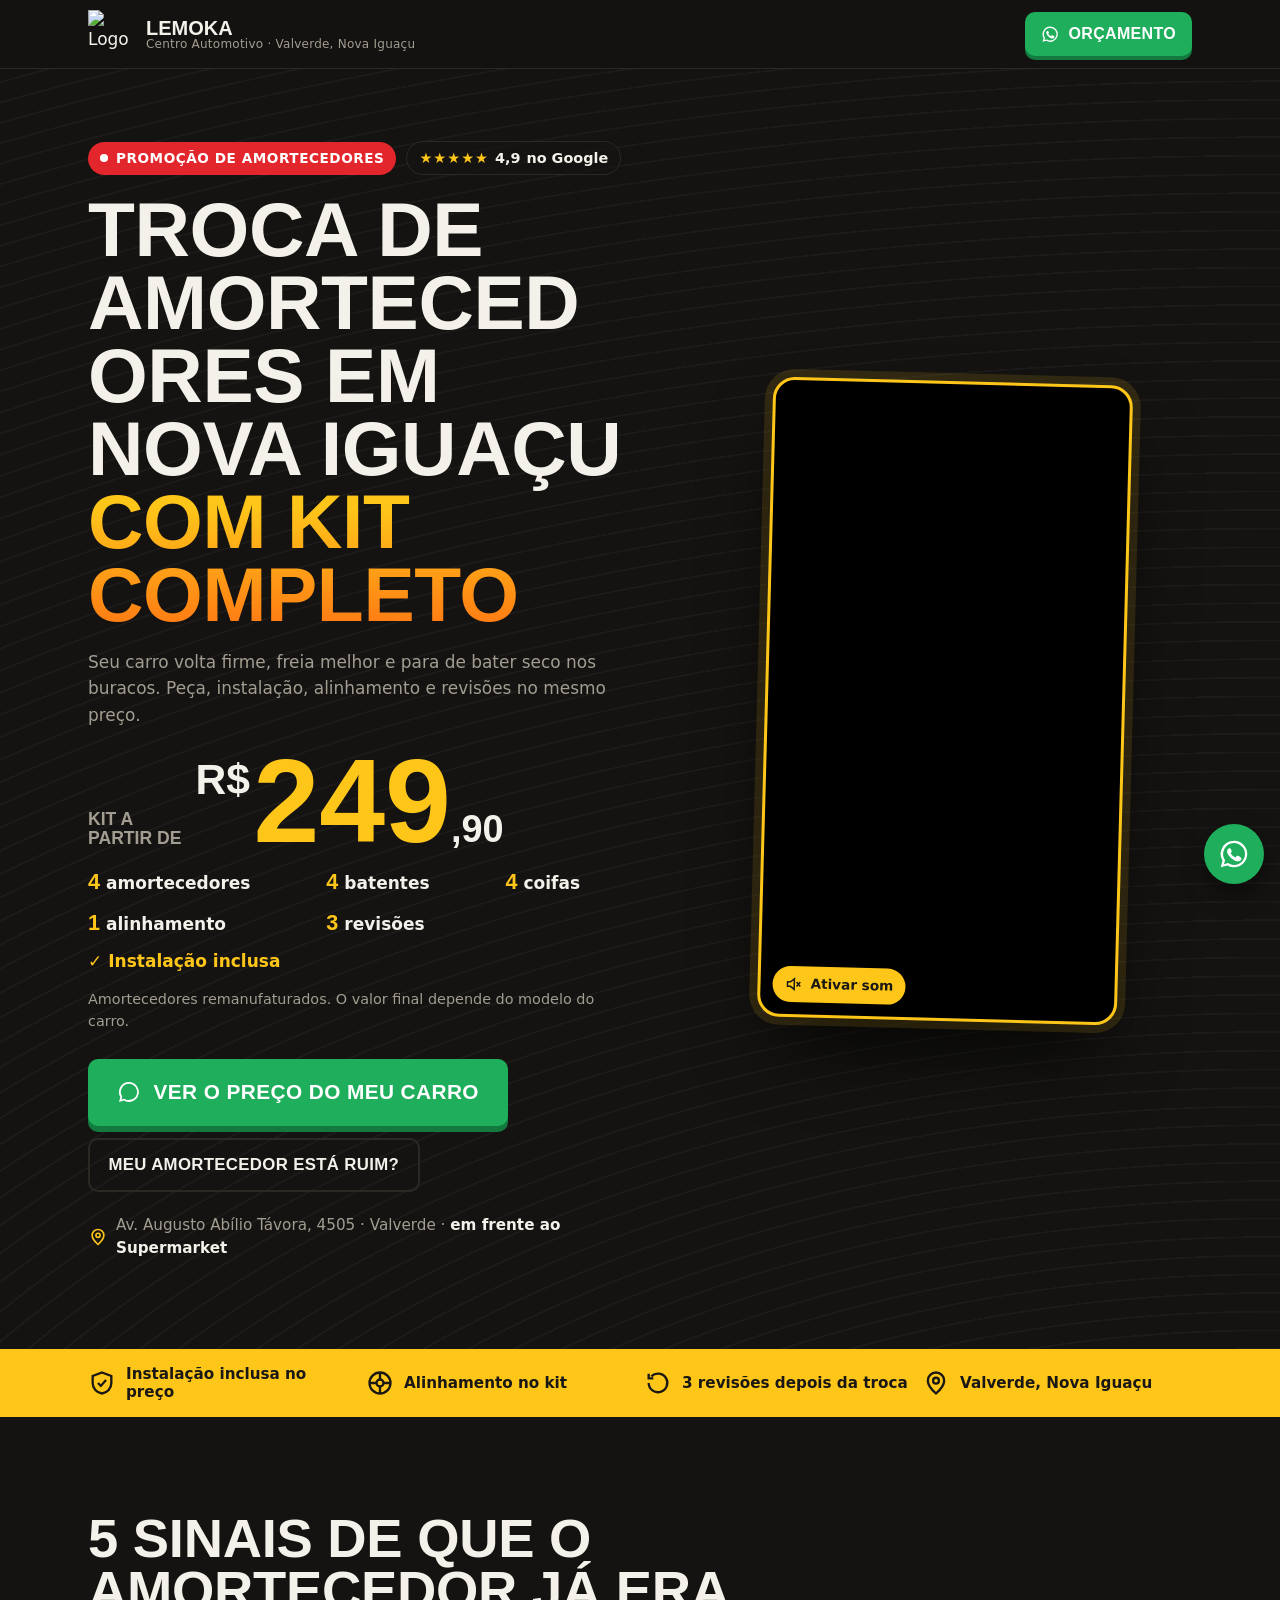
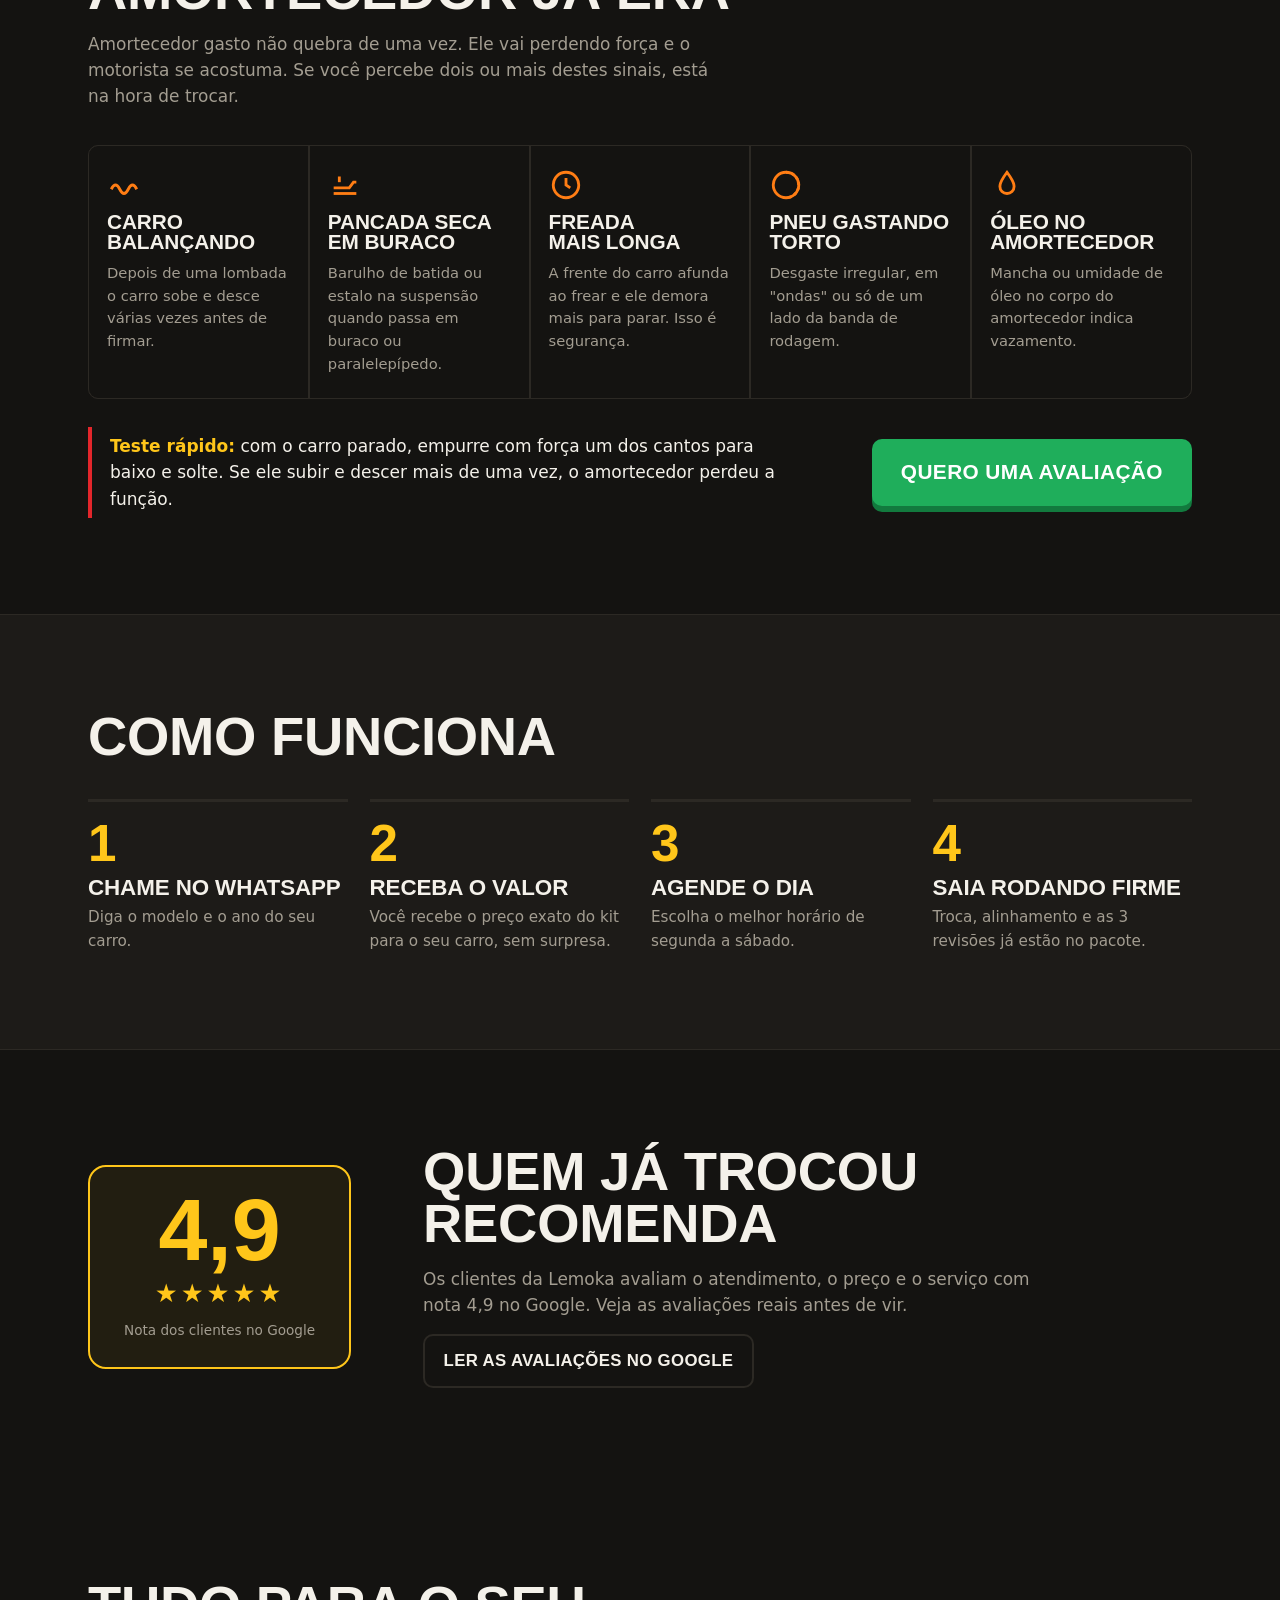
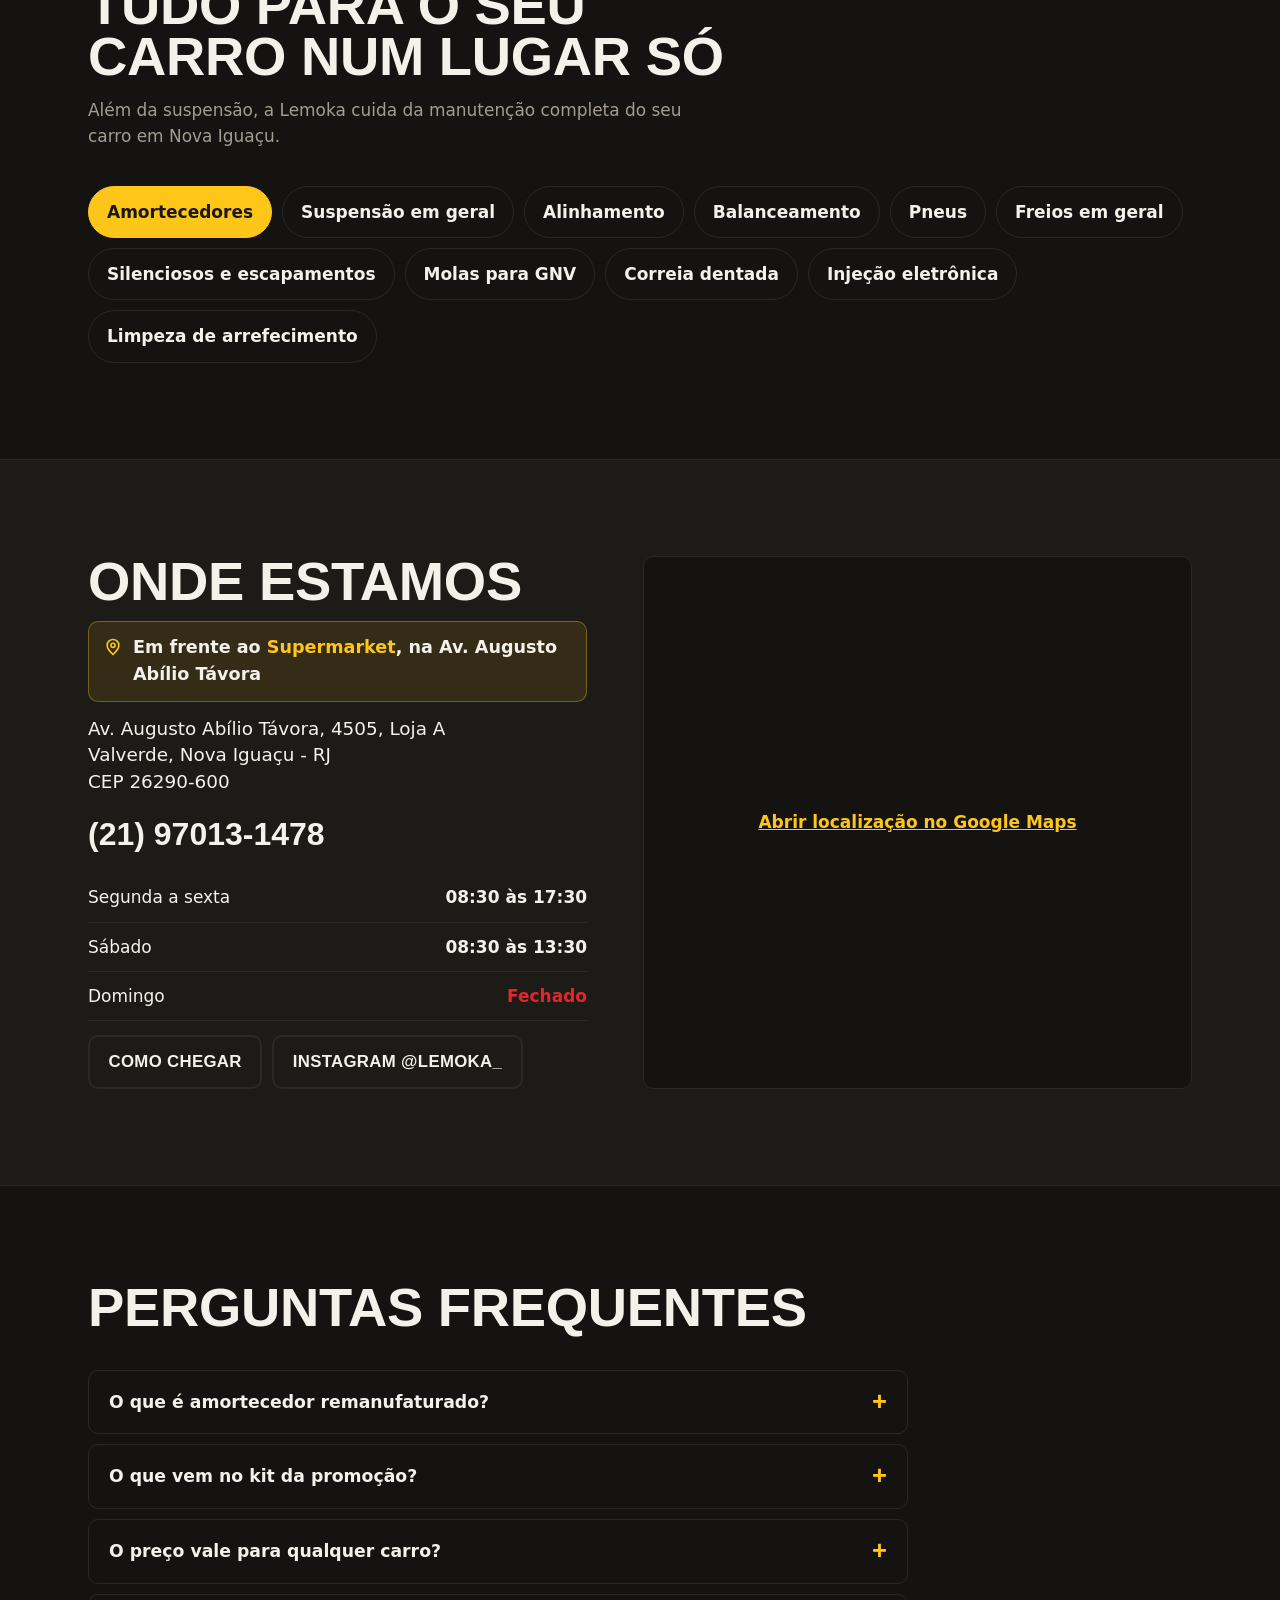
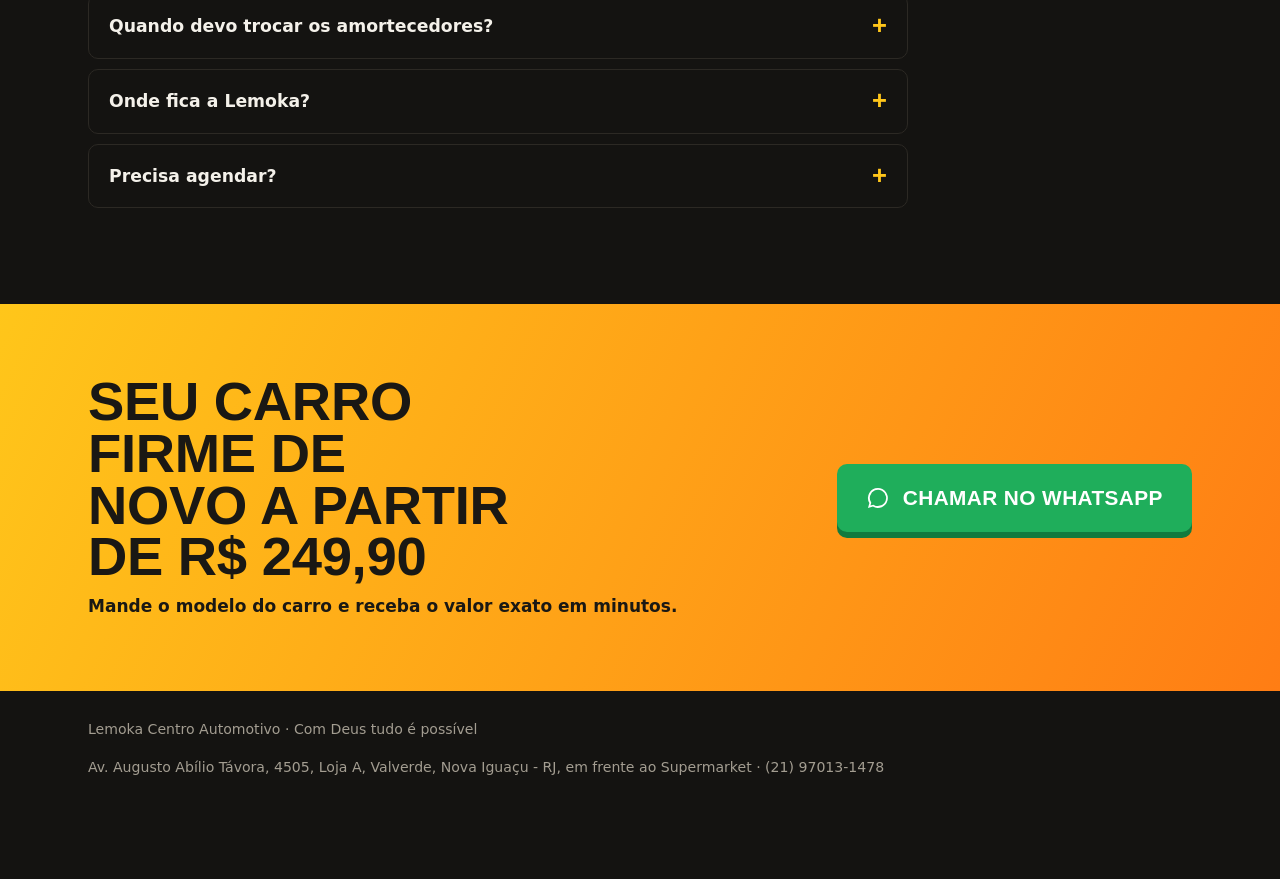
==== clientes/lemoka/preview-7c4e2a91/index.html @ 8a5e9fda "Add files via upload" ====
<!DOCTYPE html>
<html lang="pt-BR">
<head>
<meta charset="utf-8">
<meta name="viewport" content="width=device-width, initial-scale=1, viewport-fit=cover">
<title>Promoção de Amortecedores em Nova Iguaçu | Lemoka Centro Automotivo</title>
<meta name="claude:viewport-fit-sides" content="cover">
<meta name="description" content="Promoção de amortecedores em Nova Iguaçu: kit com 4 amortecedores, batentes, coifas, alinhamento e instalação a partir de R$ 249,90. Lemoka Centro Automotivo, Valverde, em frente ao Supermarket. Orçamento pelo WhatsApp.">
<meta name="robots" content="noindex,nofollow">
<meta name="theme-color" content="#141311">
<meta property="og:type" content="website">
<meta property="og:locale" content="pt_BR">
<meta property="og:title" content="Promoção de amortecedores em Nova Iguaçu | Lemoka Centro Automotivo">
<meta property="og:description" content="Kit completo com instalação, alinhamento e 3 revisões, a partir de R$ 249,90. Chame no WhatsApp.">
<meta property="og:image" content="assets/promo-poster.jpg">
<link rel="icon" type="image/png" href="assets/favicon.png">
<link rel="preload" href="assets/fonts/saira-condensed-latin-800-normal.woff2" as="font" type="font/woff2" crossorigin>
<link rel="stylesheet" href="style.css">
<script type="application/ld+json">
{
  "@context":"https://schema.org",
  "@type":"AutoRepair",
  "name":"Lemoka Centro Automotivo",
  "image":"assets/logo-lemoka.webp",
  "telephone":"+55-21-97013-1478",
  "priceRange":"$$",
  "address":{"@type":"PostalAddress","streetAddress":"Av. Augusto Abílio Távora, 4505, Loja A","addressLocality":"Nova Iguaçu","addressRegion":"RJ","postalCode":"26290-600","addressCountry":"BR"},
  "description":"Centro automotivo em Valverde, Nova Iguaçu, em frente ao Supermarket da Av. Augusto Abílio Távora. Amortecedores, suspensão, freios, alinhamento e balanceamento.",
  "hasMap":"https://www.google.com/maps/search/?api=1&query=Av.+Augusto+Ab%C3%ADlio+T%C3%A1vora+4505+Valverde+Nova+Igua%C3%A7u",
  "areaServed":["Valverde","Nova Iguaçu","Baixada Fluminense"],
  "sameAs":["https://www.instagram.com/lemoka_/"],
  "openingHoursSpecification":[
    {"@type":"OpeningHoursSpecification","dayOfWeek":["Monday","Tuesday","Wednesday","Thursday","Friday"],"opens":"08:30","closes":"17:30"},
    {"@type":"OpeningHoursSpecification","dayOfWeek":"Saturday","opens":"08:30","closes":"13:30"}
  ],
  "makesOffer":{"@type":"Offer","name":"Kit de amortecedores remanufaturados com instalação","price":"249.90","priceCurrency":"BRL","description":"4 amortecedores remanufaturados, 4 batentes, 4 coifas, 1 alinhamento, 3 revisões e instalação inclusa. Preço a partir de."},
  "hasOfferCatalog":{"@type":"OfferCatalog","name":"Serviços","itemListElement":[
    {"@type":"Offer","itemOffered":{"@type":"Service","name":"Troca de amortecedores"}},
    {"@type":"Offer","itemOffered":{"@type":"Service","name":"Alinhamento e balanceamento"}},
    {"@type":"Offer","itemOffered":{"@type":"Service","name":"Freios"}},
    {"@type":"Offer","itemOffered":{"@type":"Service","name":"Suspensão"}},
    {"@type":"Offer","itemOffered":{"@type":"Service","name":"Pneus"}},
    {"@type":"Offer","itemOffered":{"@type":"Service","name":"Escapamentos e silenciosos"}},
    {"@type":"Offer","itemOffered":{"@type":"Service","name":"Correia dentada"}},
    {"@type":"Offer","itemOffered":{"@type":"Service","name":"Injeção eletrônica"}},
    {"@type":"Offer","itemOffered":{"@type":"Service","name":"Limpeza de arrefecimento"}},
    {"@type":"Offer","itemOffered":{"@type":"Service","name":"Molas para GNV"}}
  ]}
}
</script>
<script type="application/ld+json">
{
  "@context":"https://schema.org",
  "@type":"FAQPage",
  "mainEntity":[
    {"@type":"Question","name":"O que é amortecedor remanufaturado?","acceptedAnswer":{"@type":"Answer","text":"É um amortecedor recuperado: a carcaça é aproveitada e as partes internas que se desgastam são substituídas. Depois ele é testado antes de ser instalado. Custa bem menos que uma peça nova."}},
    {"@type":"Question","name":"O que vem no kit da promoção?","acceptedAnswer":{"@type":"Answer","text":"4 amortecedores remanufaturados, 4 batentes, 4 coifas, 1 alinhamento, 3 revisões e a instalação."}},
    {"@type":"Question","name":"O preço vale para qualquer carro?","acceptedAnswer":{"@type":"Answer","text":"O valor é a partir de R$ 249,90 e varia conforme o modelo do carro. Mande o modelo e o ano pelo WhatsApp para receber o valor exato."}},
    {"@type":"Question","name":"Quando devo trocar os amortecedores?","acceptedAnswer":{"@type":"Answer","text":"Vale revisar a cada 10 mil km. A troca costuma ser necessária entre 40 e 60 mil km, ou antes se o carro balançar demais, bater seco em buracos ou gastar os pneus de forma irregular."}},
    {"@type":"Question","name":"Onde fica a Lemoka?","acceptedAnswer":{"@type":"Answer","text":"Av. Augusto Abílio Távora, 4505, Loja A, Valverde, Nova Iguaçu - RJ, em frente ao Supermarket. Segunda a sexta das 8h30 às 17h30 e sábado das 8h30 às 13h30."}}
  ]
}
</script>
</head>
<body>

<header class="topo">
  <div class="wrap">
    <a class="marca" href="#inicio" aria-label="Lemoka Centro Automotivo, início">
      <img src="assets/logo-lemoka.webp" alt="Logo Lemoka Centro Automotivo" width="48" height="48">
      <span>Lemoka<small>Centro Automotivo · Valverde, Nova Iguaçu</small></span>
    </a>
    <a class="btn btn-zap" href="https://wa.me/5521970131478?text=Ol%C3%A1!%20Vi%20a%20promo%C3%A7%C3%A3o%20de%20amortecedores%20no%20site%20e%20quero%20um%20or%C3%A7amento.%20Meu%20carro%20%C3%A9%3A%20" target="_blank" rel="noopener">
      <svg viewBox="0 0 24 24" fill="currentColor" aria-hidden="true"><path d="M12 2a10 10 0 0 0-8.6 15.1L2 22l5-1.3A10 10 0 1 0 12 2zm0 18.2a8.2 8.2 0 0 1-4.2-1.2l-.3-.2-3 .8.8-2.9-.2-.3A8.2 8.2 0 1 1 12 20.2zm4.5-6.1c-.2-.1-1.5-.7-1.7-.8s-.4-.1-.6.1-.7.8-.8 1-.3.2-.5.1a6.7 6.7 0 0 1-3.3-2.9c-.3-.4.3-.4.7-1.3.1-.2 0-.3 0-.4l-.8-1.8c-.2-.5-.4-.4-.6-.4h-.5a1 1 0 0 0-.7.3 3 3 0 0 0-.9 2.2 5.2 5.2 0 0 0 1.1 2.7 11.8 11.8 0 0 0 4.5 4c1.7.7 2.3.8 3.2.6a2.7 2.7 0 0 0 1.8-1.2 2.2 2.2 0 0 0 .1-1.2c0-.1-.2-.2-.4-.3z"/></svg>
      <span>Orçamento</span>
    </a>
  </div>
</header>

<main id="inicio">

  <section class="hero" aria-labelledby="titulo">
    <video class="hero-video" autoplay muted loop playsinline preload="auto" poster="assets/promo-poster.jpg" aria-hidden="true" tabindex="-1">
      <source src="assets/promo-lemoka.mp4" type="video/mp4">
    </video>
    <div class="wrap">
      <div class="hero-texto">
        <div class="hero-chips">
          <p class="selo"><i aria-hidden="true"></i>Promoção de amortecedores</p>
          <a class="nota-google" href="#avaliacoes"><span class="estrelas" aria-hidden="true">★★★★★</span><b>4,9</b> no Google</a>
        </div>
        <h1 id="titulo">Troca de amortecedores em Nova Iguaçu <span class="grad">com kit completo</span></h1>
        <p class="lead">Seu carro volta firme, freia melhor e para de bater seco nos buracos. Peça, instalação, alinhamento e revisões no mesmo preço.</p>
        <div class="preco">
          <p class="de">Kit a<br>partir de</p>
          <p class="valor" aria-label="249 reais e 90 centavos"><sup>R$</sup>249<small>,90</small></p>
        </div>
        <ul class="kit" aria-label="O que vem no kit">
          <li><b>4</b> amortecedores</li>
          <li><b>4</b> batentes</li>
          <li><b>4</b> coifas</li>
          <li><b>1</b> alinhamento</li>
          <li><b>3</b> revisões</li>
          <li class="kit-inst">Instalação inclusa</li>
        </ul>
        <p class="nota">Amortecedores remanufaturados. O valor final depende do modelo do carro.</p>
        <div class="acoes">
          <a class="btn btn-zap" href="https://wa.me/5521970131478?text=Ol%C3%A1!%20Vi%20a%20promo%C3%A7%C3%A3o%20de%20amortecedores%20no%20site%20e%20quero%20um%20or%C3%A7amento.%20Meu%20carro%20%C3%A9%3A%20" target="_blank" rel="noopener">
            <svg viewBox="0 0 24 24" fill="currentColor" aria-hidden="true"><path d="M12 2a10 10 0 0 0-8.6 15.1L2 22l5-1.3A10 10 0 1 0 12 2zm0 18.2a8.2 8.2 0 0 1-4.2-1.2l-.3-.2-3 .8.8-2.9-.2-.3A8.2 8.2 0 1 1 12 20.2z"/></svg>
            Ver o preço do meu carro
          </a>
          <a class="btn btn-linha" href="#sinais">Meu amortecedor está ruim?</a>
        </div>
        <p class="ref"><svg viewBox="0 0 24 24" fill="none" stroke="currentColor" stroke-width="2" aria-hidden="true"><path d="M12 21s-7-6.2-7-11a7 7 0 0 1 14 0c0 4.8-7 11-7 11z"/><circle cx="12" cy="10" r="2.5"/></svg><span>Av. Augusto Abílio Távora, 4505 · Valverde · <strong>em frente ao Supermarket</strong></span></p>
      </div>

      <figure class="hero-promo">
        <video class="promo-video" autoplay muted loop playsinline preload="auto" poster="assets/promo-poster.jpg" aria-label="Vídeo da oficina Lemoka com a Super Promoção: 4 amortecedores, 4 batentes, 4 coifas, alinhamento, 3 revisões e instalação, a partir de R$ 249,90">
          <source src="assets/promo-lemoka.mp4" type="video/mp4">
        </video>
        <button class="som" type="button" aria-pressed="false">
          <svg viewBox="0 0 24 24" fill="none" stroke="currentColor" stroke-width="2" aria-hidden="true"><path d="M4 9h4l5-4v14l-5-4H4z"/><path class="onda" d="M16 9a4 4 0 0 1 0 6M18.5 6.5a8 8 0 0 1 0 11"/><path class="mudo" d="M16 9l5 6M21 9l-5 6"/></svg>
          <span>Ativar som</span>
        </button>
      </figure>
    </div>
  </section>

  <div class="faixa">
    <div class="wrap">
      <div><svg viewBox="0 0 24 24" fill="none" stroke="currentColor" stroke-width="2" aria-hidden="true"><path d="M12 3l8 3v6c0 4.5-3.4 8.3-8 9-4.6-.7-8-4.5-8-9V6z"/><path d="M8.5 12l2.5 2.5 4.5-5"/></svg>Instalação inclusa no preço</div>
      <div><svg viewBox="0 0 24 24" fill="none" stroke="currentColor" stroke-width="2" aria-hidden="true"><circle cx="12" cy="12" r="9"/><circle cx="12" cy="12" r="3"/><path d="M12 3v6M12 15v6M3 12h6M15 12h6"/></svg>Alinhamento no kit</div>
      <div><svg viewBox="0 0 24 24" fill="none" stroke="currentColor" stroke-width="2" aria-hidden="true"><path d="M4 12a8 8 0 1 0 2.3-5.7"/><path d="M4 4v4h4"/></svg>3 revisões depois da troca</div>
      <div><svg viewBox="0 0 24 24" fill="none" stroke="currentColor" stroke-width="2" aria-hidden="true"><path d="M12 21s-7-6.2-7-11a7 7 0 0 1 14 0c0 4.8-7 11-7 11z"/><circle cx="12" cy="10" r="2.5"/></svg>Valverde, Nova Iguaçu</div>
    </div>
  </div>

  <section class="secao" id="sinais" aria-labelledby="t-sinais">
    <div class="wrap">
      <div class="secao-cab">
        <h2 id="t-sinais">5 sinais de que o amortecedor já era</h2>
        <p class="lead">Amortecedor gasto não quebra de uma vez. Ele vai perdendo força e o motorista se acostuma. Se você percebe dois ou mais destes sinais, está na hora de trocar.</p>
      </div>
      <div class="sinais">
        <article class="sinal">
          <svg viewBox="0 0 24 24" fill="none" stroke="currentColor" stroke-width="2" aria-hidden="true"><path d="M3 15c2-4 4-4 6 0s4 4 6 0 4-4 6 0"/></svg>
          <h3>Carro balançando</h3>
          <p>Depois de uma lombada o carro sobe e desce várias vezes antes de firmar.</p>
        </article>
        <article class="sinal">
          <svg viewBox="0 0 24 24" fill="none" stroke="currentColor" stroke-width="2" aria-hidden="true"><path d="M4 14h11l3-4h2"/><path d="M4 18h16"/><path d="M8 10V6"/></svg>
          <h3>Pancada seca em buraco</h3>
          <p>Barulho de batida ou estalo na suspensão quando passa em buraco ou paralelepípedo.</p>
        </article>
        <article class="sinal">
          <svg viewBox="0 0 24 24" fill="none" stroke="currentColor" stroke-width="2" aria-hidden="true"><circle cx="12" cy="12" r="9"/><path d="M12 7v5l3 2"/></svg>
          <h3>Freada mais longa</h3>
          <p>A frente do carro afunda ao frear e ele demora mais para parar. Isso é segurança.</p>
        </article>
        <article class="sinal">
          <svg viewBox="0 0 24 24" fill="none" stroke="currentColor" stroke-width="2" aria-hidden="true"><circle cx="12" cy="12" r="9"/><path d="M12 3a9 9 0 0 1 0 18" stroke-dasharray="2 2"/></svg>
          <h3>Pneu gastando torto</h3>
          <p>Desgaste irregular, em "ondas" ou só de um lado da banda de rodagem.</p>
        </article>
        <article class="sinal">
          <svg viewBox="0 0 24 24" fill="none" stroke="currentColor" stroke-width="2" aria-hidden="true"><path d="M12 3c3 4 5 7 5 10a5 5 0 0 1-10 0c0-3 2-6 5-10z"/></svg>
          <h3>Óleo no amortecedor</h3>
          <p>Mancha ou umidade de óleo no corpo do amortecedor indica vazamento.</p>
        </article>
      </div>
      <div class="teste">
        <p><strong>Teste rápido:</strong> com o carro parado, empurre com força um dos cantos para baixo e solte. Se ele subir e descer mais de uma vez, o amortecedor perdeu a função.</p>
        <a class="btn btn-zap" href="https://wa.me/5521970131478?text=Ol%C3%A1!%20Acho%20que%20meu%20amortecedor%20est%C3%A1%20gasto.%20Meu%20carro%20%C3%A9%3A%20" target="_blank" rel="noopener">Quero uma avaliação</a>
      </div>
    </div>
  </section>

  <section class="secao alt" aria-labelledby="t-passos">
    <div class="wrap">
      <div class="secao-cab">
        <h2 id="t-passos">Como funciona</h2>
      </div>
      <ol class="passos">
        <li><h3>Chame no WhatsApp</h3><p>Diga o modelo e o ano do seu carro.</p></li>
        <li><h3>Receba o valor</h3><p>Você recebe o preço exato do kit para o seu carro, sem surpresa.</p></li>
        <li><h3>Agende o dia</h3><p>Escolha o melhor horário de segunda a sábado.</p></li>
        <li><h3>Saia rodando firme</h3><p>Troca, alinhamento e as 3 revisões já estão no pacote.</p></li>
      </ol>
    </div>
  </section>

  <section class="secao" id="avaliacoes" aria-labelledby="t-aval">
    <div class="wrap aval">
      <div class="aval-nota">
        <p class="aval-num">4,9</p>
        <p class="estrelas grande" aria-label="Nota 4,9 de 5">★★★★★</p>
        <p class="aval-fonte">Nota dos clientes no Google</p>
      </div>
      <div class="aval-texto">
        <h2 id="t-aval">Quem já trocou recomenda</h2>
        <p class="lead">Os clientes da Lemoka avaliam o atendimento, o preço e o serviço com nota 4,9 no Google. Veja as avaliações reais antes de vir.</p>
        <a class="btn btn-linha" href="https://www.google.com/search?q=Lemoka+Centro+Automotivo+Nova+Igua%C3%A7u" target="_blank" rel="noopener">Ler as avaliações no Google</a>
      </div>
    </div>
  </section>

  <section class="secao" aria-labelledby="t-servicos">
    <div class="wrap">
      <div class="secao-cab">
        <h2 id="t-servicos">Tudo para o seu carro num lugar só</h2>
        <p class="lead">Além da suspensão, a Lemoka cuida da manutenção completa do seu carro em Nova Iguaçu.</p>
      </div>
      <ul class="servicos">
        <li class="destaque">Amortecedores</li>
        <li>Suspensão em geral</li>
        <li>Alinhamento</li>
        <li>Balanceamento</li>
        <li>Pneus</li>
        <li>Freios em geral</li>
        <li>Silenciosos e escapamentos</li>
        <li>Molas para GNV</li>
        <li>Correia dentada</li>
        <li>Injeção eletrônica</li>
        <li>Limpeza de arrefecimento</li>
      </ul>
    </div>
  </section>

  <section class="secao alt" id="onde" aria-labelledby="t-onde">
    <div class="wrap local">
      <div class="endereco">
        <h2 id="t-onde">Onde estamos</h2>
        <p class="ref-grande"><svg viewBox="0 0 24 24" fill="none" stroke="currentColor" stroke-width="2" aria-hidden="true"><path d="M12 21s-7-6.2-7-11a7 7 0 0 1 14 0c0 4.8-7 11-7 11z"/><circle cx="12" cy="10" r="2.5"/></svg><span>Em frente ao <strong>Supermarket</strong>, na Av. Augusto Abílio Távora</span></p>
        <address>Av. Augusto Abílio Távora, 4505, Loja A<br>Valverde, Nova Iguaçu - RJ<br>CEP 26290-600</address>
        <p class="tel">(21) 97013-1478</p>
        <table class="horas">
          <tbody>
            <tr><td>Segunda a sexta</td><td>08:30 às 17:30</td></tr>
            <tr><td>Sábado</td><td>08:30 às 13:30</td></tr>
            <tr class="fechado"><td>Domingo</td><td>Fechado</td></tr>
          </tbody>
        </table>
        <div class="acoes-linha">
          <a class="btn btn-linha" href="https://www.google.com/maps/search/?api=1&amp;query=Av.%20Augusto%20Ab%C3%ADlio%20T%C3%A1vora%204505%20Valverde%20Nova%20Igua%C3%A7u%20RJ" target="_blank" rel="noopener">Como chegar</a>
          <a class="btn btn-linha" href="https://www.instagram.com/lemoka_/" target="_blank" rel="noopener">Instagram @lemoka_</a>
        </div>
      </div>
      <div class="mapa">
        <a class="mapa-reserva" href="https://www.google.com/maps/search/?api=1&amp;query=Av.%20Augusto%20Ab%C3%ADlio%20T%C3%A1vora%204505%20Valverde%20Nova%20Igua%C3%A7u%20RJ" target="_blank" rel="noopener">Abrir localização no Google Maps</a>
        <iframe title="Mapa da Lemoka Centro Automotivo em Nova Iguaçu" src="https://www.google.com/maps?q=Av.%20Augusto%20Ab%C3%ADlio%20T%C3%A1vora%2C%204505%2C%20Valverde%2C%20Nova%20Igua%C3%A7u%20-%20RJ&amp;output=embed" loading="lazy" referrerpolicy="no-referrer-when-downgrade" allowfullscreen></iframe>
      </div>
    </div>
  </section>

  <section class="secao" aria-labelledby="t-faq">
    <div class="wrap">
      <div class="secao-cab">
        <h2 id="t-faq">Perguntas frequentes</h2>
      </div>
      <div class="faq">
        <details><summary>O que é amortecedor remanufaturado?</summary><p>É um amortecedor recuperado: a carcaça é aproveitada e as partes internas que se desgastam são substituídas. Depois ele é testado antes de ser instalado. Custa bem menos que uma peça nova.</p></details>
        <details><summary>O que vem no kit da promoção?</summary><p>4 amortecedores remanufaturados, 4 batentes, 4 coifas, 1 alinhamento, 3 revisões e a instalação.</p></details>
        <details><summary>O preço vale para qualquer carro?</summary><p>O valor é a partir de R$ 249,90 e varia conforme o modelo do carro. Mande o modelo e o ano pelo WhatsApp para receber o valor exato.</p></details>
        <details><summary>Quando devo trocar os amortecedores?</summary><p>Vale revisar a cada 10 mil km. A troca costuma ser necessária entre 40 e 60 mil km, ou antes se o carro balançar demais, bater seco em buracos ou gastar os pneus de forma irregular.</p></details>
        <details><summary>Onde fica a Lemoka?</summary><p>Na Av. Augusto Abílio Távora, 4505, Loja A, no Valverde, em frente ao Supermarket. Segunda a sexta das 8h30 às 17h30 e sábado das 8h30 às 13h30.</p></details>
        <details><summary>Precisa agendar?</summary><p>Sim, chame no WhatsApp antes para reservar o horário e garantir que as peças do seu carro estejam separadas.</p></details>
      </div>
    </div>
  </section>

  <section class="final" aria-labelledby="t-final">
    <div class="wrap">
      <div>
        <h2 id="t-final">Seu carro firme de novo a partir de R$ 249,90</h2>
        <p>Mande o modelo do carro e receba o valor exato em minutos.</p>
      </div>
      <a class="btn btn-zap" href="https://wa.me/5521970131478?text=Ol%C3%A1!%20Vi%20a%20promo%C3%A7%C3%A3o%20de%20amortecedores%20no%20site%20e%20quero%20um%20or%C3%A7amento.%20Meu%20carro%20%C3%A9%3A%20" target="_blank" rel="noopener">
        <svg viewBox="0 0 24 24" fill="currentColor" aria-hidden="true"><path d="M12 2a10 10 0 0 0-8.6 15.1L2 22l5-1.3A10 10 0 1 0 12 2zm0 18.2a8.2 8.2 0 0 1-4.2-1.2l-.3-.2-3 .8.8-2.9-.2-.3A8.2 8.2 0 1 1 12 20.2z"/></svg>
        Chamar no WhatsApp
      </a>
    </div>
  </section>

</main>

<footer class="rodape">
  <div class="wrap">
    <p>Lemoka Centro Automotivo · Com Deus tudo é possível</p>
    <p>Av. Augusto Abílio Távora, 4505, Loja A, Valverde, Nova Iguaçu - RJ, em frente ao Supermarket · (21) 97013-1478</p>
  </div>
</footer>

<a class="flutua" href="https://wa.me/5521970131478?text=Ol%C3%A1!%20Vi%20a%20promo%C3%A7%C3%A3o%20de%20amortecedores%20no%20site%20e%20quero%20um%20or%C3%A7amento.%20Meu%20carro%20%C3%A9%3A%20" target="_blank" rel="noopener" aria-label="Falar com a Lemoka no WhatsApp">
  <svg viewBox="0 0 24 24" fill="currentColor" aria-hidden="true"><path d="M12 2a10 10 0 0 0-8.6 15.1L2 22l5-1.3A10 10 0 1 0 12 2zm0 18.2a8.2 8.2 0 0 1-4.2-1.2l-.3-.2-3 .8.8-2.9-.2-.3A8.2 8.2 0 1 1 12 20.2zm4.5-6.1c-.2-.1-1.5-.7-1.7-.8s-.4-.1-.6.1-.7.8-.8 1-.3.2-.5.1a6.7 6.7 0 0 1-3.3-2.9c-.3-.4.3-.4.7-1.3.1-.2 0-.3 0-.4l-.8-1.8c-.2-.5-.4-.4-.6-.4h-.5a1 1 0 0 0-.7.3 3 3 0 0 0-.9 2.2 5.2 5.2 0 0 0 1.1 2.7 11.8 11.8 0 0 0 4.5 4c1.7.7 2.3.8 3.2.6a2.7 2.7 0 0 0 1.8-1.2 2.2 2.2 0 0 0 .1-1.2c0-.1-.2-.2-.4-.3z"/></svg>
</a>

<script>
(function(){
  document.querySelectorAll('video[autoplay]').forEach(function(v){v.muted=true;var p=v.play();if(p&&p.catch)p.catch(function(){});});
  var pv=document.querySelector('.promo-video'),b=document.querySelector('.som');if(!pv||!b)return;
  b.addEventListener('click',function(){pv.muted=!pv.muted;if(!pv.muted){pv.currentTime=0;pv.play();}
    b.setAttribute('aria-pressed',String(!pv.muted));b.querySelector('span').textContent=pv.muted?'Ativar som':'Desativar som';});
})();
</script>
</body>
</html>
---- clientes/lemoka/preview-7c4e2a91/style.css ----
@font-face{font-family:"Saira Condensed";font-style:normal;font-weight:800;font-display:swap;src:url(assets/fonts/saira-condensed-latin-800-normal.woff2) format("woff2")}
@font-face{font-family:"Saira Condensed";font-style:normal;font-weight:900;font-display:swap;src:url(assets/fonts/saira-condensed-latin-900-normal.woff2) format("woff2")}
@font-face{font-family:"Barlow";font-style:normal;font-weight:400;font-display:swap;src:url(assets/fonts/barlow-latin-400-normal.woff2) format("woff2")}
@font-face{font-family:"Barlow";font-style:normal;font-weight:600;font-display:swap;src:url(assets/fonts/barlow-latin-600-normal.woff2) format("woff2")}
@font-face{font-family:"Barlow";font-style:normal;font-weight:700;font-display:swap;src:url(assets/fonts/barlow-latin-700-normal.woff2) format("woff2")}
/* Layout: faixa escura de asfalto com linhas de pneu (como na logo); o kit vira uma "ordem de serviço" amarela, que é o elemento-assinatura da página. */
:root{
  --asfalto:#141311;
  --asfalto-2:#1d1b18;
  --linha:#2c2924;
  --giz:#f4f1ea;
  --cinza:#a39d91;
  --amarelo:#ffc61a;
  --laranja:#ff7d14;
  --vermelho:#e3262b;
  --papel:#ffd23f;
  --tinta:#1a1814;
  --verde-zap:#1fae5b;
  --f-display:"Saira Condensed","Arial Narrow",sans-serif;
  --f-texto:"Barlow",system-ui,-apple-system,"Segoe UI",Roboto,sans-serif;
  --raio:10px;
  color-scheme:dark;
}
*{box-sizing:border-box}
html{scroll-behavior:smooth}
body{margin:0;background:var(--asfalto);color:var(--giz);font-family:var(--f-texto);font-size:17px;line-height:1.55;-webkit-font-smoothing:antialiased}
img{max-width:100%;height:auto;display:block}
a{color:inherit}
:focus-visible{outline:3px solid var(--amarelo);outline-offset:3px;border-radius:4px}
.wrap{max-width:1140px;margin:0 auto;padding-left:max(18px,env(safe-area-inset-left,0px));padding-right:max(18px,env(safe-area-inset-right,0px))}
h1,h2,h3{font-family:var(--f-display);font-weight:800;line-height:.95;letter-spacing:-.005em;text-wrap:balance;margin:0}
h2{font-size:clamp(2.1rem,5.5vw,3.4rem);text-transform:uppercase}
p{margin:0}
.lead{color:var(--cinza);max-width:58ch;font-size:1.06rem}

/* Botões */
.btn{display:inline-flex;align-items:center;justify-content:center;gap:.6em;font-family:var(--f-display);font-weight:800;font-size:1.3rem;text-transform:uppercase;letter-spacing:.02em;text-decoration:none;padding:.85em 1.4em;border-radius:var(--raio);transition:transform .15s,box-shadow .15s}
.btn svg{width:1.15em;height:1.15em;flex:none}
.btn-zap{background:var(--verde-zap);color:#fff;box-shadow:0 6px 0 #127a3e}
.btn-zap:hover{transform:translateY(-2px);box-shadow:0 8px 0 #127a3e}
.btn-zap:active{transform:translateY(4px);box-shadow:0 2px 0 #127a3e}
.btn-linha{border:2px solid var(--linha);color:var(--giz);font-size:1.05rem;padding:.7em 1.1em}
.btn-linha:hover{border-color:var(--amarelo)}

/* Topo */
.topo{position:sticky;top:env(safe-area-inset-top,0px);z-index:20;background:rgba(20,19,17,.92);backdrop-filter:blur(8px);border-bottom:1px solid var(--linha)}
body::before{content:"";position:fixed;inset:0 0 auto;height:env(safe-area-inset-top,0px);z-index:21;background:var(--asfalto)}
.topo .wrap{display:flex;align-items:center;justify-content:space-between;gap:12px;padding-block:10px}
.marca{display:flex;align-items:center;gap:10px;text-decoration:none}
.marca img{width:48px;height:48px}
.marca span{font-family:var(--f-display);font-weight:800;font-size:1.25rem;line-height:1;text-transform:uppercase}
.marca small{display:block;font-family:var(--f-texto);font-weight:500;font-size:.75rem;color:var(--cinza);text-transform:none;letter-spacing:.02em}
.topo .btn{font-size:1rem;padding:.6em 1em;box-shadow:0 4px 0 #127a3e}

/* Hero */
.hero{position:relative;overflow:hidden;padding-block:clamp(32px,6vw,72px) clamp(48px,7vw,88px)}
.hero::before{content:"";position:absolute;inset:-20%;background:
  repeating-radial-gradient(ellipse 140% 90% at 85% 120%,transparent 0 26px,rgba(255,255,255,.035) 27px 29px);
  pointer-events:none}
.hero .wrap{position:relative;display:grid;grid-template-columns:minmax(0,1.05fr) minmax(0,.95fr);gap:clamp(28px,5vw,64px);align-items:center}
.selo{display:inline-flex;align-items:center;gap:8px;background:var(--vermelho);color:#fff;font-weight:700;font-size:.85rem;letter-spacing:.04em;text-transform:uppercase;padding:6px 12px;border-radius:999px;margin-bottom:18px}
.selo i{width:8px;height:8px;border-radius:50%;background:#fff;animation:pisca 1.6s infinite}
@keyframes pisca{50%{opacity:.25}}
.hero h1{font-size:clamp(2.7rem,7.6vw,4.8rem);text-transform:uppercase;margin-bottom:18px}
.hero h1 .grad{display:block;background:linear-gradient(180deg,var(--amarelo) 15%,var(--laranja) 95%);-webkit-background-clip:text;background-clip:text;color:transparent}
.preco{display:flex;align-items:flex-end;gap:14px;margin:26px 0 10px;flex-wrap:wrap}
.preco .de{font-family:var(--f-display);font-weight:700;font-size:1.1rem;text-transform:uppercase;color:var(--cinza);line-height:1.1}
.preco .valor{font-family:var(--f-display);font-weight:900;font-size:clamp(4.6rem,13vw,7.4rem);line-height:.8;color:var(--amarelo);font-variant-numeric:tabular-nums}
.preco .valor sup{font-size:.36em;vertical-align:top;position:relative;top:.18em;margin-right:.08em;color:var(--giz)}
.preco .valor small{font-size:.32em;color:var(--giz)}
.nota{font-size:.9rem;color:var(--cinza);margin-bottom:26px}
.hero .acoes{display:flex;flex-wrap:wrap;gap:12px;align-items:center}

/* Vídeo de fundo + produto integrado */
.hero{isolation:isolate}
.hero::before{z-index:-1}
.hero-video{position:absolute;inset:-40px;width:calc(100% + 80px);height:calc(100% + 80px);object-fit:cover;z-index:-3;filter:blur(22px) saturate(1.1) brightness(.8)}
.hero::after{content:"";position:absolute;inset:0;z-index:-2;background:
  linear-gradient(90deg,rgba(20,19,17,.9) 0%,rgba(20,19,17,.75) 50%,rgba(20,19,17,.45) 100%),
  linear-gradient(0deg,var(--asfalto) 0%,rgba(20,19,17,0) 28%)}
.hero-texto{display:grid;grid-template-columns:minmax(0,1fr);justify-items:stretch;min-width:0}
.hero-texto .selo{justify-self:start}
.hero-promo{margin:0;justify-self:center;position:relative;width:min(100%,360px);aspect-ratio:9/16;border-radius:22px;overflow:hidden;border:3px solid var(--amarelo);
  box-shadow:0 0 0 8px rgba(255,198,26,.12),0 40px 80px -20px rgba(0,0,0,.85);transform:rotate(1.5deg);background:#000}
.promo-video{display:block;width:100%;height:100%;object-fit:cover}
.som{position:absolute;left:12px;bottom:12px;display:inline-flex;align-items:center;gap:8px;border:0;cursor:pointer;font:600 .85rem/1 var(--f-texto);color:var(--tinta);background:var(--amarelo);padding:9px 12px;border-radius:999px;box-shadow:0 6px 16px rgba(0,0,0,.4)}
.som svg{width:18px;height:18px}
.som .onda{display:none}
.som[aria-pressed="true"] .onda{display:inline}
.som[aria-pressed="true"] .mudo{display:none}
.hero-chips{display:flex;flex-wrap:wrap;gap:10px;align-items:center;margin-bottom:18px}
.hero-chips .selo{margin-bottom:0}
.nota-google{display:inline-flex;align-items:center;gap:6px;text-decoration:none;font-weight:600;font-size:.9rem;padding:5px 12px;border-radius:999px;background:rgba(20,19,17,.6);border:1px solid var(--linha)}
.nota-google b{font-weight:800}
.estrelas{color:var(--amarelo);letter-spacing:1px}
.kit{list-style:none;margin:6px 0 14px;padding:0;display:grid;grid-template-columns:repeat(3,auto);gap:8px 22px;font-weight:600}
.kit li{display:flex;align-items:baseline;gap:6px;white-space:nowrap}
.kit b{font-family:var(--f-display);font-weight:900;font-size:1.35rem;color:var(--amarelo);font-variant-numeric:tabular-nums}
.kit li.kit-inst{grid-column:1/-1;color:var(--amarelo)}
.kit li.kit-inst::before{content:"✓";font-weight:900}
.ref{display:flex;align-items:center;gap:8px;margin-top:22px;font-size:.95rem;color:var(--cinza)}
.ref svg,.ref-grande svg{width:20px;height:20px;flex:none;color:var(--amarelo)}
.ref strong{color:var(--giz)}
.ref-grande{display:flex;gap:10px;align-items:flex-start;font-size:1.1rem;font-weight:600;background:rgba(255,198,26,.1);border:1px solid rgba(255,198,26,.35);padding:12px 14px;border-radius:var(--raio)}
.ref-grande svg{margin-top:3px}
.ref-grande strong{color:var(--amarelo)}
.acoes-linha{display:flex;flex-wrap:wrap;gap:10px}
.mapa{min-width:0}
.mapa iframe{display:block;width:100%;height:100%;min-height:380px;border:0;border-radius:var(--raio);filter:grayscale(.25) contrast(1.05)}

/* Faixa de garantias rápidas */
.faixa{background:var(--amarelo);color:var(--tinta)}
.faixa .wrap{display:grid;grid-template-columns:repeat(4,1fr);gap:8px;padding-block:16px}
.faixa div{display:flex;align-items:center;gap:10px;font-weight:700;font-size:.95rem;line-height:1.2}
.faixa svg{width:28px;height:28px;flex:none}

/* Seções */
.secao{padding-block:clamp(56px,8vw,96px)}
.secao-cab{display:grid;gap:14px;margin-bottom:36px}
.alt{background:var(--asfalto-2);border-block:1px solid var(--linha)}

/* Sinais */
.sinais{display:grid;grid-template-columns:repeat(5,minmax(0,1fr));gap:2px;background:var(--linha);border:1px solid var(--linha);border-radius:var(--raio);overflow:hidden}
.sinal{background:var(--asfalto);padding:22px 18px;display:grid;gap:10px;align-content:start}
.sinal svg{width:34px;height:34px;color:var(--laranja)}
.sinal h3{font-size:1.3rem;text-transform:uppercase}
.sinal p{color:var(--cinza);font-size:.92rem}
.teste{margin-top:28px;display:flex;gap:16px;align-items:center;flex-wrap:wrap;justify-content:space-between;border-left:4px solid var(--vermelho);padding:6px 0 6px 18px}
.teste p{max-width:62ch}
.teste strong{color:var(--amarelo)}

/* Passos */
.passos{list-style:none;margin:0;padding:0;display:grid;grid-template-columns:repeat(4,1fr);gap:22px;counter-reset:p}
.passos li{counter-increment:p;display:grid;gap:8px;align-content:start;padding-top:16px;border-top:3px solid var(--linha)}
.passos li::before{content:counter(p);font-family:var(--f-display);font-weight:900;font-size:3.2rem;line-height:1;color:var(--amarelo)}
.passos h3{font-size:1.4rem;text-transform:uppercase}
.passos p{color:var(--cinza);font-size:.95rem}

/* Serviços */
.servicos{display:flex;flex-wrap:wrap;gap:10px;list-style:none;margin:0;padding:0}
.servicos li{border:1px solid var(--linha);background:var(--asfalto);padding:12px 18px;border-radius:999px;font-weight:600}
.servicos li.destaque{background:var(--amarelo);border-color:var(--amarelo);color:var(--tinta)}

/* Onde/horário */
.local{display:grid;grid-template-columns:minmax(0,1fr) minmax(0,1.1fr);gap:clamp(24px,5vw,56px);align-items:stretch}
.horas{width:100%;border-collapse:collapse;font-variant-numeric:tabular-nums}
.horas td{padding:11px 0;border-bottom:1px solid var(--linha)}
.horas td:last-child{text-align:right;font-weight:700}
.horas tr.fechado td:last-child{color:var(--vermelho)}
.endereco{display:grid;gap:14px}
.endereco address{font-style:normal;font-size:1.15rem;line-height:1.45}
.endereco .tel{font-family:var(--f-display);font-weight:800;font-size:2rem;user-select:all}
.pendente{background:rgba(227,38,43,.18);outline:1px dashed var(--vermelho);padding:0 4px;border-radius:3px}

/* FAQ */
.faq{display:grid;gap:10px;max-width:820px}
.faq details{border:1px solid var(--linha);border-radius:var(--raio);background:var(--asfalto);padding:0 20px}
.faq summary{cursor:pointer;list-style:none;padding:18px 0;font-weight:700;font-size:1.08rem;display:flex;justify-content:space-between;gap:16px}
.faq summary::-webkit-details-marker{display:none}
.faq summary::after{content:"+";font-family:var(--f-display);font-size:1.6rem;line-height:1;color:var(--amarelo);transition:transform .2s}
.faq details[open] summary::after{transform:rotate(45deg)}
.faq details p{color:var(--cinza);padding-bottom:18px;max-width:68ch}

/* CTA final */
.final{background:linear-gradient(115deg,var(--amarelo),var(--laranja));color:var(--tinta);text-align:left}
.final .wrap{display:flex;justify-content:space-between;align-items:center;gap:24px;flex-wrap:wrap;padding-block:clamp(44px,7vw,72px)}
.final h2{max-width:16ch}
.final p{font-weight:600;margin-top:10px}

/* Rodapé */
.rodape{padding-block:28px 100px;color:var(--cinza);font-size:.88rem}
.rodape .wrap{display:flex;justify-content:space-between;gap:16px;flex-wrap:wrap}

/* Botão flutuante (celular) */
.flutua{position:fixed;right:max(16px,env(safe-area-inset-right,0px));bottom:calc(16px + env(safe-area-inset-bottom,0px));z-index:30;width:60px;height:60px;border-radius:50%;background:var(--verde-zap);display:grid;place-items:center;box-shadow:0 10px 24px rgba(0,0,0,.45)}
.flutua svg{width:32px;height:32px;color:#fff}

@media (max-width:1000px){
  .sinais{grid-template-columns:repeat(auto-fit,minmax(220px,1fr))}
}
@media (max-width:900px){
  .hero .wrap{grid-template-columns:minmax(0,1fr)}
  .hero-promo{width:min(86%,320px);transform:none}
  .hero::after{background:linear-gradient(180deg,rgba(20,19,17,.62) 0%,rgba(20,19,17,.8) 50%,var(--asfalto) 100%)}
  .passos{grid-template-columns:repeat(2,1fr)}
  .local{grid-template-columns:1fr}
  .faixa .wrap{grid-template-columns:repeat(2,1fr)}
}
@media (max-width:520px){
  .topo .btn span{display:none}
  .marca small{display:none}
  .passos{grid-template-columns:1fr}
  .hero .acoes .btn{width:100%}
  .kit{grid-template-columns:repeat(2,auto)}

  .final .btn{width:100%}
}
@media (prefers-reduced-motion:reduce){
  .hero-video{display:none}
  *{animation:none!important;transition:none!important;scroll-behavior:auto!important}
}

.hero .wrap>*{min-width:0}
.hero h1{overflow-wrap:break-word}

/* Avaliações */
.aval{display:grid;grid-template-columns:auto minmax(0,1fr);gap:clamp(28px,6vw,72px);align-items:center}
.aval-nota{display:grid;justify-items:center;gap:6px;padding:26px 34px;border:2px solid var(--amarelo);border-radius:18px;background:rgba(255,198,26,.06)}
.aval-num{font-family:var(--f-display);font-weight:900;font-size:5.5rem;line-height:.85;color:var(--amarelo);font-variant-numeric:tabular-nums}
.estrelas.grande{font-size:1.6rem;letter-spacing:3px}
.aval-fonte{font-size:.85rem;color:var(--cinza)}
.aval-texto{display:grid;gap:16px;justify-items:start}
@media (max-width:640px){.aval{grid-template-columns:minmax(0,1fr)}.aval-nota{justify-self:start}}
.mapa{position:relative;min-height:380px;border-radius:var(--raio);overflow:hidden;background:var(--asfalto);border:1px solid var(--linha)}
.mapa-reserva{position:absolute;inset:0;display:grid;place-items:center;text-align:center;padding:20px;font-weight:700;color:var(--amarelo)}
.mapa iframe{position:relative;z-index:1}
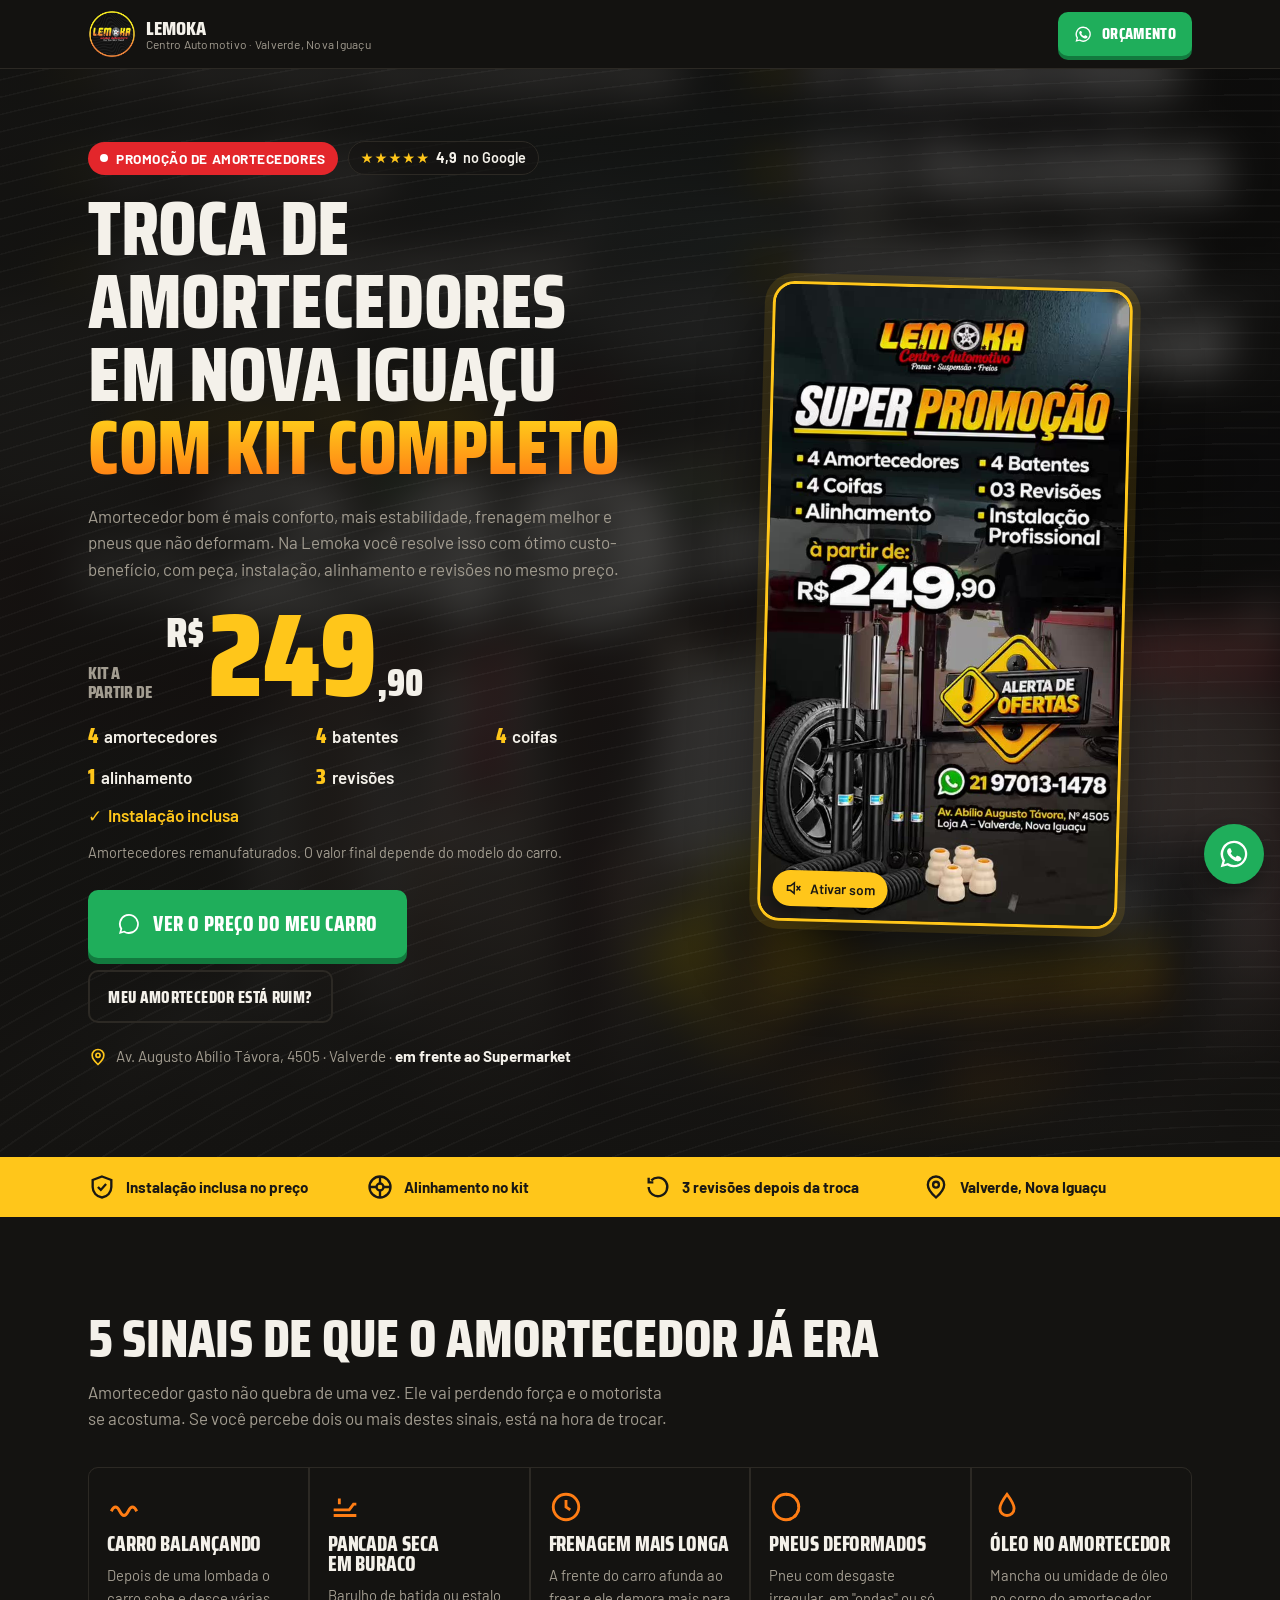
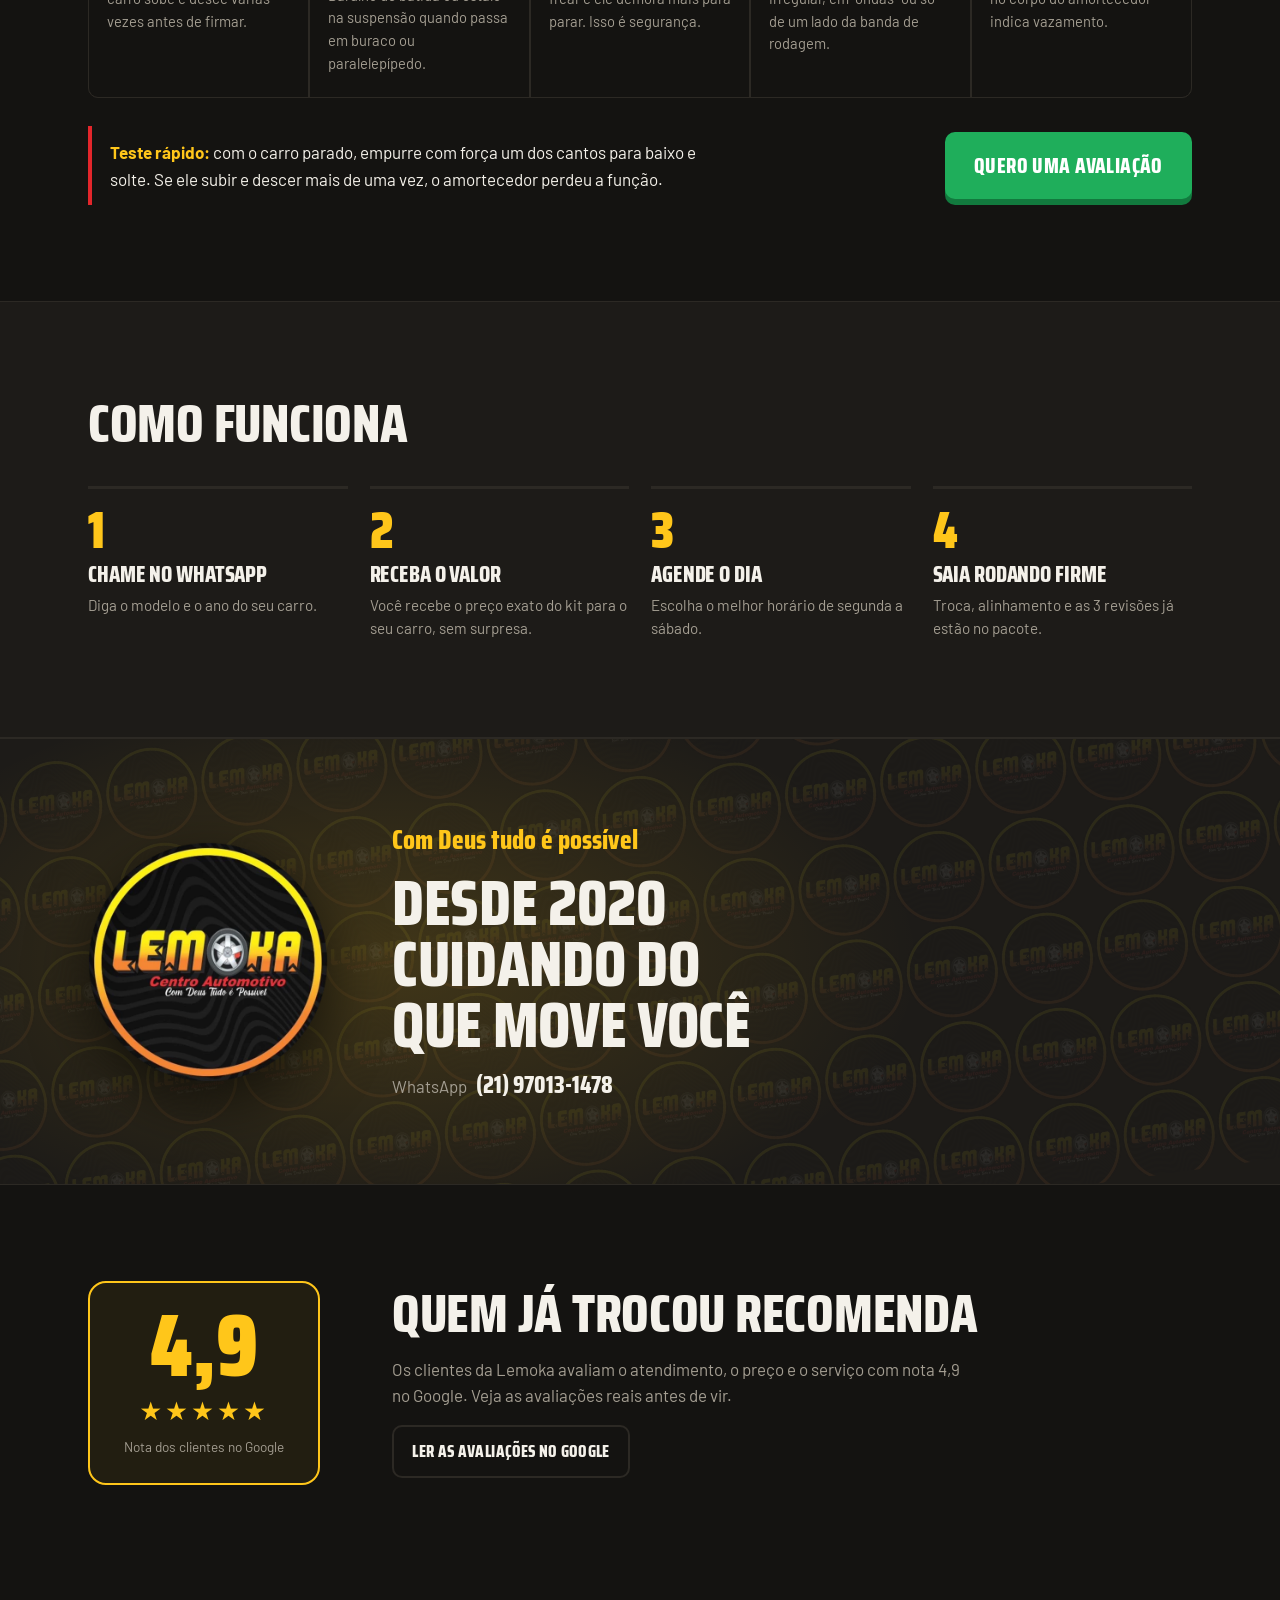
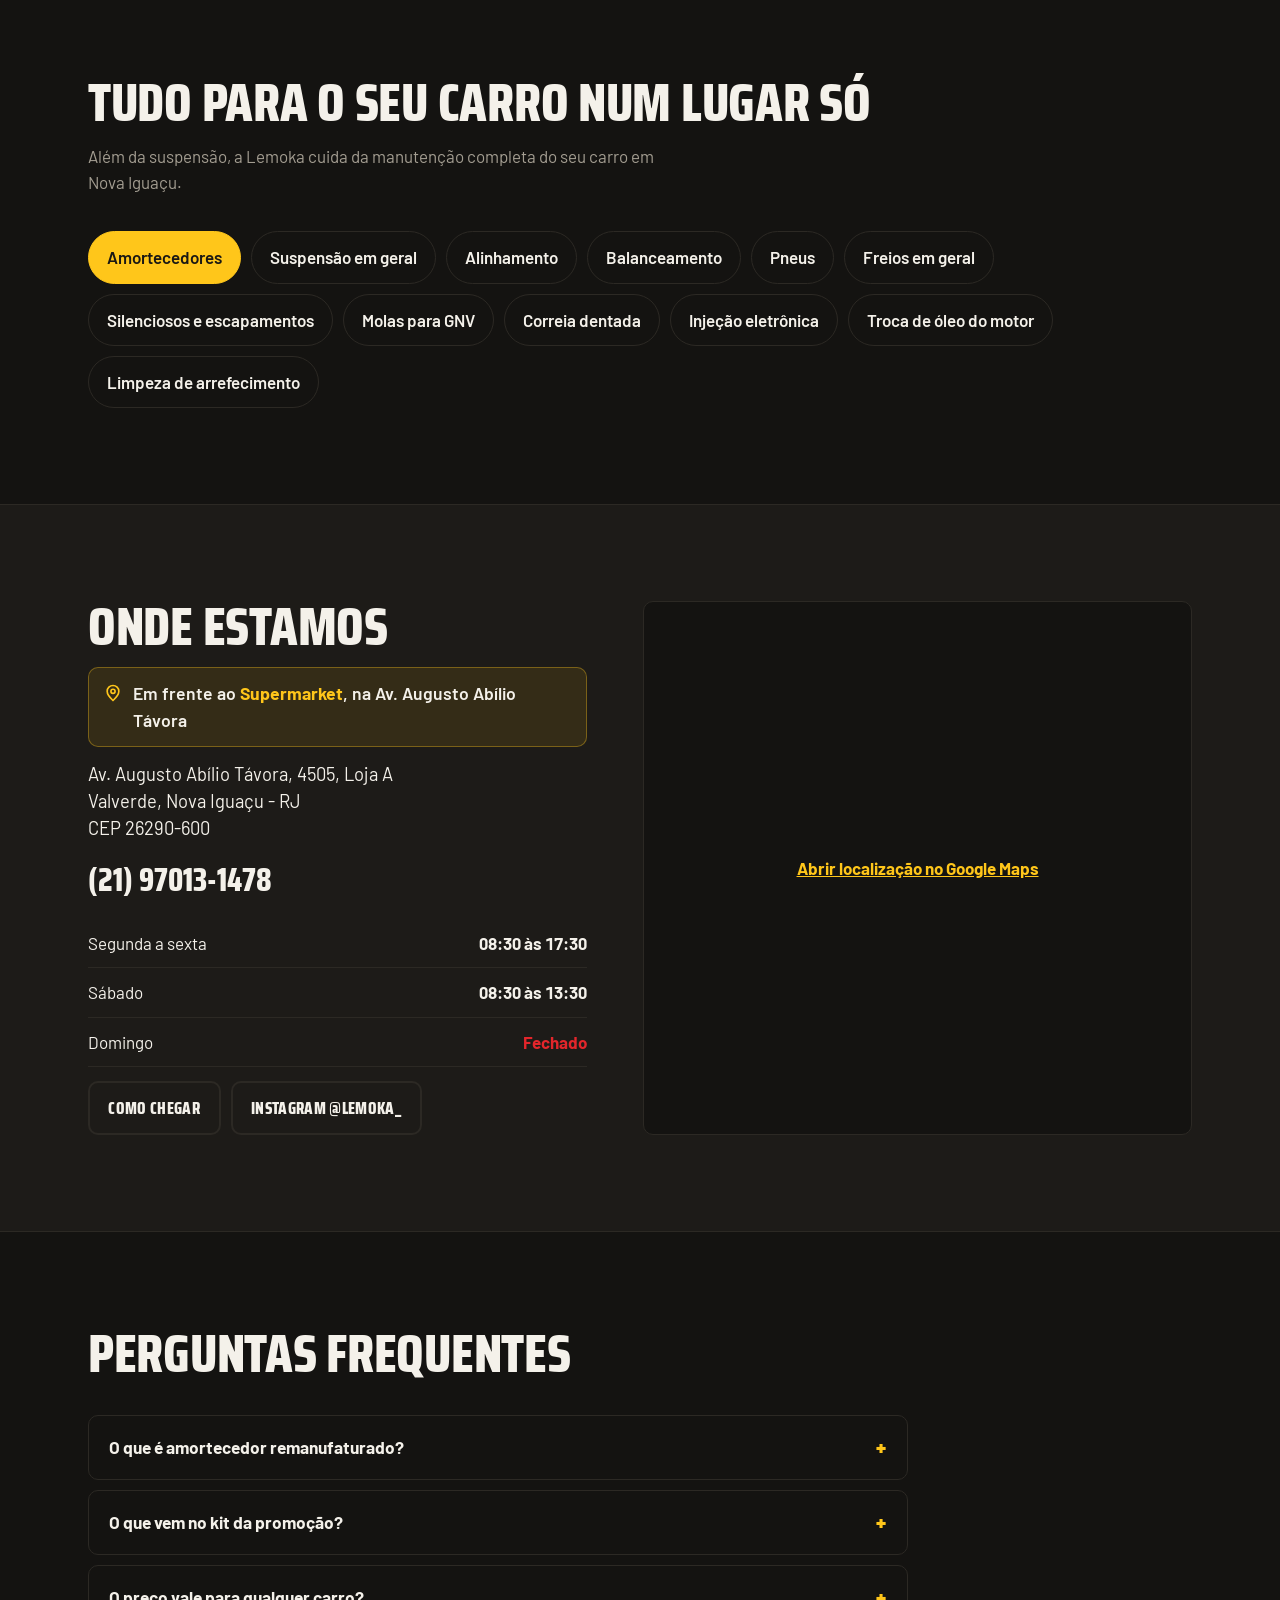
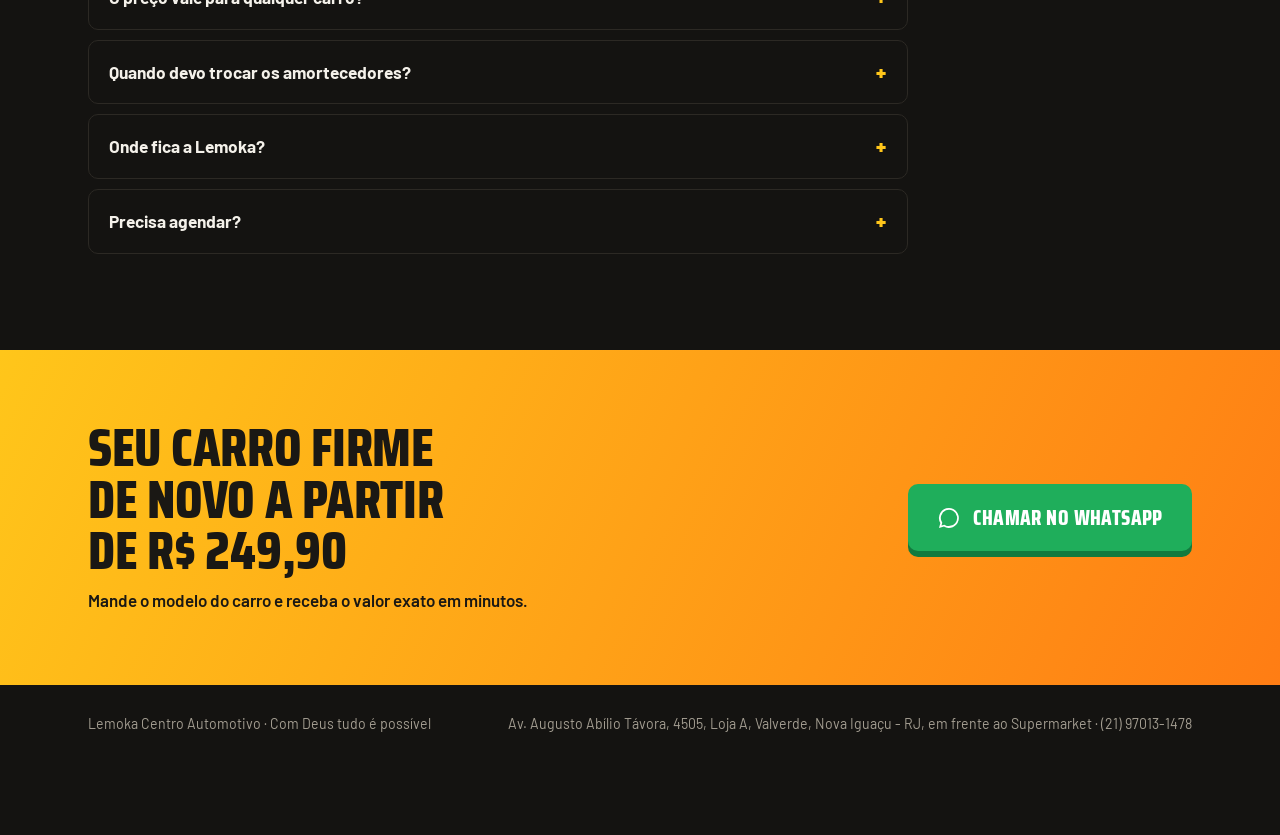
==== commit 0aaded87: "Add files via upload" ====
--- a/clientes/lemoka/preview-7c4e2a91/index.html
+++ b/clientes/lemoka/preview-7c4e2a91/index.html
@@ -27,6 +27,8 @@
   "address":{"@type":"PostalAddress","streetAddress":"Av. Augusto Abílio Távora, 4505, Loja A","addressLocality":"Nova Iguaçu","addressRegion":"RJ","postalCode":"26290-600","addressCountry":"BR"},
   "description":"Centro automotivo em Valverde, Nova Iguaçu, em frente ao Supermarket da Av. Augusto Abílio Távora. Amortecedores, suspensão, freios, alinhamento e balanceamento.",
   "hasMap":"https://www.google.com/maps/search/?api=1&query=Av.+Augusto+Ab%C3%ADlio+T%C3%A1vora+4505+Valverde+Nova+Igua%C3%A7u",
+  "foundingDate":"2020",
+  "slogan":"Desde 2020 cuidando do que move você",
   "areaServed":["Valverde","Nova Iguaçu","Baixada Fluminense"],
   "sameAs":["https://www.instagram.com/lemoka_/"],
   "openingHoursSpecification":[
@@ -43,6 +45,7 @@
     {"@type":"Offer","itemOffered":{"@type":"Service","name":"Escapamentos e silenciosos"}},
     {"@type":"Offer","itemOffered":{"@type":"Service","name":"Correia dentada"}},
     {"@type":"Offer","itemOffered":{"@type":"Service","name":"Injeção eletrônica"}},
+    {"@type":"Offer","itemOffered":{"@type":"Service","name":"Troca de óleo do motor"}},
     {"@type":"Offer","itemOffered":{"@type":"Service","name":"Limpeza de arrefecimento"}},
     {"@type":"Offer","itemOffered":{"@type":"Service","name":"Molas para GNV"}}
   ]}
@@ -56,7 +59,7 @@
     {"@type":"Question","name":"O que é amortecedor remanufaturado?","acceptedAnswer":{"@type":"Answer","text":"É um amortecedor recuperado: a carcaça é aproveitada e as partes internas que se desgastam são substituídas. Depois ele é testado antes de ser instalado. Custa bem menos que uma peça nova."}},
     {"@type":"Question","name":"O que vem no kit da promoção?","acceptedAnswer":{"@type":"Answer","text":"4 amortecedores remanufaturados, 4 batentes, 4 coifas, 1 alinhamento, 3 revisões e a instalação."}},
     {"@type":"Question","name":"O preço vale para qualquer carro?","acceptedAnswer":{"@type":"Answer","text":"O valor é a partir de R$ 249,90 e varia conforme o modelo do carro. Mande o modelo e o ano pelo WhatsApp para receber o valor exato."}},
-    {"@type":"Question","name":"Quando devo trocar os amortecedores?","acceptedAnswer":{"@type":"Answer","text":"Vale revisar a cada 10 mil km. A troca costuma ser necessária entre 40 e 60 mil km, ou antes se o carro balançar demais, bater seco em buracos ou gastar os pneus de forma irregular."}},
+    {"@type":"Question","name":"Quando devo trocar os amortecedores?","acceptedAnswer":{"@type":"Answer","text":"Vale revisar a cada 10 mil km. A troca costuma ser necessária entre 40 e 60 mil km, ou antes se o carro balançar demais, bater seco em buracos ou deformar os pneus."}},
     {"@type":"Question","name":"Onde fica a Lemoka?","acceptedAnswer":{"@type":"Answer","text":"Av. Augusto Abílio Távora, 4505, Loja A, Valverde, Nova Iguaçu - RJ, em frente ao Supermarket. Segunda a sexta das 8h30 às 17h30 e sábado das 8h30 às 13h30."}}
   ]
 }
@@ -90,7 +93,7 @@
           <a class="nota-google" href="#avaliacoes"><span class="estrelas" aria-hidden="true">★★★★★</span><b>4,9</b> no Google</a>
         </div>
         <h1 id="titulo">Troca de amortecedores em Nova Iguaçu <span class="grad">com kit completo</span></h1>
-        <p class="lead">Seu carro volta firme, freia melhor e para de bater seco nos buracos. Peça, instalação, alinhamento e revisões no mesmo preço.</p>
+        <p class="lead">Amortecedor bom é mais conforto, mais estabilidade, frenagem melhor e pneus que não deformam. Na Lemoka você resolve isso com ótimo custo-benefício, com peça, instalação, alinhamento e revisões no mesmo preço.</p>
         <div class="preco">
           <p class="de">Kit a<br>partir de</p>
           <p class="valor" aria-label="249 reais e 90 centavos"><sup>R$</sup>249<small>,90</small></p>
@@ -154,13 +157,13 @@
         </article>
         <article class="sinal">
           <svg viewBox="0 0 24 24" fill="none" stroke="currentColor" stroke-width="2" aria-hidden="true"><circle cx="12" cy="12" r="9"/><path d="M12 7v5l3 2"/></svg>
-          <h3>Freada mais longa</h3>
+          <h3>Frenagem mais longa</h3>
           <p>A frente do carro afunda ao frear e ele demora mais para parar. Isso é segurança.</p>
         </article>
         <article class="sinal">
           <svg viewBox="0 0 24 24" fill="none" stroke="currentColor" stroke-width="2" aria-hidden="true"><circle cx="12" cy="12" r="9"/><path d="M12 3a9 9 0 0 1 0 18" stroke-dasharray="2 2"/></svg>
-          <h3>Pneu gastando torto</h3>
-          <p>Desgaste irregular, em "ondas" ou só de um lado da banda de rodagem.</p>
+          <h3>Pneus deformados</h3>
+          <p>Pneu com desgaste irregular, em "ondas" ou só de um lado da banda de rodagem.</p>
         </article>
         <article class="sinal">
           <svg viewBox="0 0 24 24" fill="none" stroke="currentColor" stroke-width="2" aria-hidden="true"><path d="M12 3c3 4 5 7 5 10a5 5 0 0 1-10 0c0-3 2-6 5-10z"/></svg>
@@ -186,6 +189,17 @@
         <li><h3>Agende o dia</h3><p>Escolha o melhor horário de segunda a sábado.</p></li>
         <li><h3>Saia rodando firme</h3><p>Troca, alinhamento e as 3 revisões já estão no pacote.</p></li>
       </ol>
+    </div>
+  </section>
+
+  <section class="marca-banda" aria-labelledby="t-marca">
+    <div class="wrap">
+      <img src="assets/logo-lemoka-grande.webp" alt="Lemoka Centro Automotivo" width="280" height="280" loading="lazy">
+      <div class="marca-texto">
+        <p class="lema">Com Deus tudo é possível</p>
+        <h2 id="t-marca">Desde 2020 cuidando do que move você</h2>
+        <p class="marca-zap">WhatsApp <strong>(21) 97013-1478</strong></p>
+      </div>
     </div>
   </section>
 
@@ -221,6 +235,7 @@
         <li>Molas para GNV</li>
         <li>Correia dentada</li>
         <li>Injeção eletrônica</li>
+        <li>Troca de óleo do motor</li>
         <li>Limpeza de arrefecimento</li>
       </ul>
     </div>
@@ -261,7 +276,7 @@
         <details><summary>O que é amortecedor remanufaturado?</summary><p>É um amortecedor recuperado: a carcaça é aproveitada e as partes internas que se desgastam são substituídas. Depois ele é testado antes de ser instalado. Custa bem menos que uma peça nova.</p></details>
         <details><summary>O que vem no kit da promoção?</summary><p>4 amortecedores remanufaturados, 4 batentes, 4 coifas, 1 alinhamento, 3 revisões e a instalação.</p></details>
         <details><summary>O preço vale para qualquer carro?</summary><p>O valor é a partir de R$ 249,90 e varia conforme o modelo do carro. Mande o modelo e o ano pelo WhatsApp para receber o valor exato.</p></details>
-        <details><summary>Quando devo trocar os amortecedores?</summary><p>Vale revisar a cada 10 mil km. A troca costuma ser necessária entre 40 e 60 mil km, ou antes se o carro balançar demais, bater seco em buracos ou gastar os pneus de forma irregular.</p></details>
+        <details><summary>Quando devo trocar os amortecedores?</summary><p>Vale revisar a cada 10 mil km. A troca costuma ser necessária entre 40 e 60 mil km, ou antes se o carro balançar demais, bater seco em buracos ou deformar os pneus.</p></details>
         <details><summary>Onde fica a Lemoka?</summary><p>Na Av. Augusto Abílio Távora, 4505, Loja A, no Valverde, em frente ao Supermarket. Segunda a sexta das 8h30 às 17h30 e sábado das 8h30 às 13h30.</p></details>
         <details><summary>Precisa agendar?</summary><p>Sim, chame no WhatsApp antes para reservar o horário e garantir que as peças do seu carro estejam separadas.</p></details>
       </div>
--- a/clientes/lemoka/preview-7c4e2a91/style.css
+++ b/clientes/lemoka/preview-7c4e2a91/style.css
@@ -214,3 +214,16 @@
 .mapa{position:relative;min-height:380px;border-radius:var(--raio);overflow:hidden;background:var(--asfalto);border:1px solid var(--linha)}
 .mapa-reserva{position:absolute;inset:0;display:grid;place-items:center;text-align:center;padding:20px;font-weight:700;color:var(--amarelo)}
 .mapa iframe{position:relative;z-index:1}
+
+/* Faixa da marca (painel da oficina) */
+.marca-banda{position:relative;overflow:hidden;background:var(--asfalto-2);border-block:1px solid var(--linha)}
+.marca-banda::before{content:"";position:absolute;inset:-60px;background:url(assets/logo-lemoka.webp) 0 0/96px 96px;opacity:.07;transform:rotate(-8deg);pointer-events:none}
+.marca-banda::after{content:"";position:absolute;inset:0;background:radial-gradient(ellipse 60% 90% at 30% 50%,rgba(255,198,26,.16),transparent 70%);pointer-events:none}
+.marca-banda .wrap{position:relative;z-index:1;display:grid;grid-template-columns:auto minmax(0,1fr);gap:clamp(24px,5vw,64px);align-items:center;padding-block:clamp(48px,7vw,80px)}
+.marca-banda img{width:clamp(150px,22vw,240px);height:auto;filter:drop-shadow(0 18px 30px rgba(0,0,0,.6))}
+.marca-texto{display:grid;gap:12px;justify-items:start}
+.lema{font-family:var(--f-display);font-weight:800;font-size:clamp(1.3rem,3vw,1.7rem);color:var(--amarelo)}
+.marca-banda h2{font-size:clamp(2.2rem,6vw,4rem);max-width:15ch}
+.marca-zap{color:var(--cinza);font-size:1.05rem}
+.marca-zap strong{color:var(--giz);font-family:var(--f-display);font-size:1.5rem;font-weight:800;margin-left:6px;user-select:all}
+@media (max-width:640px){.marca-banda .wrap{grid-template-columns:minmax(0,1fr);justify-items:center;text-align:center}.marca-texto{justify-items:center}}
